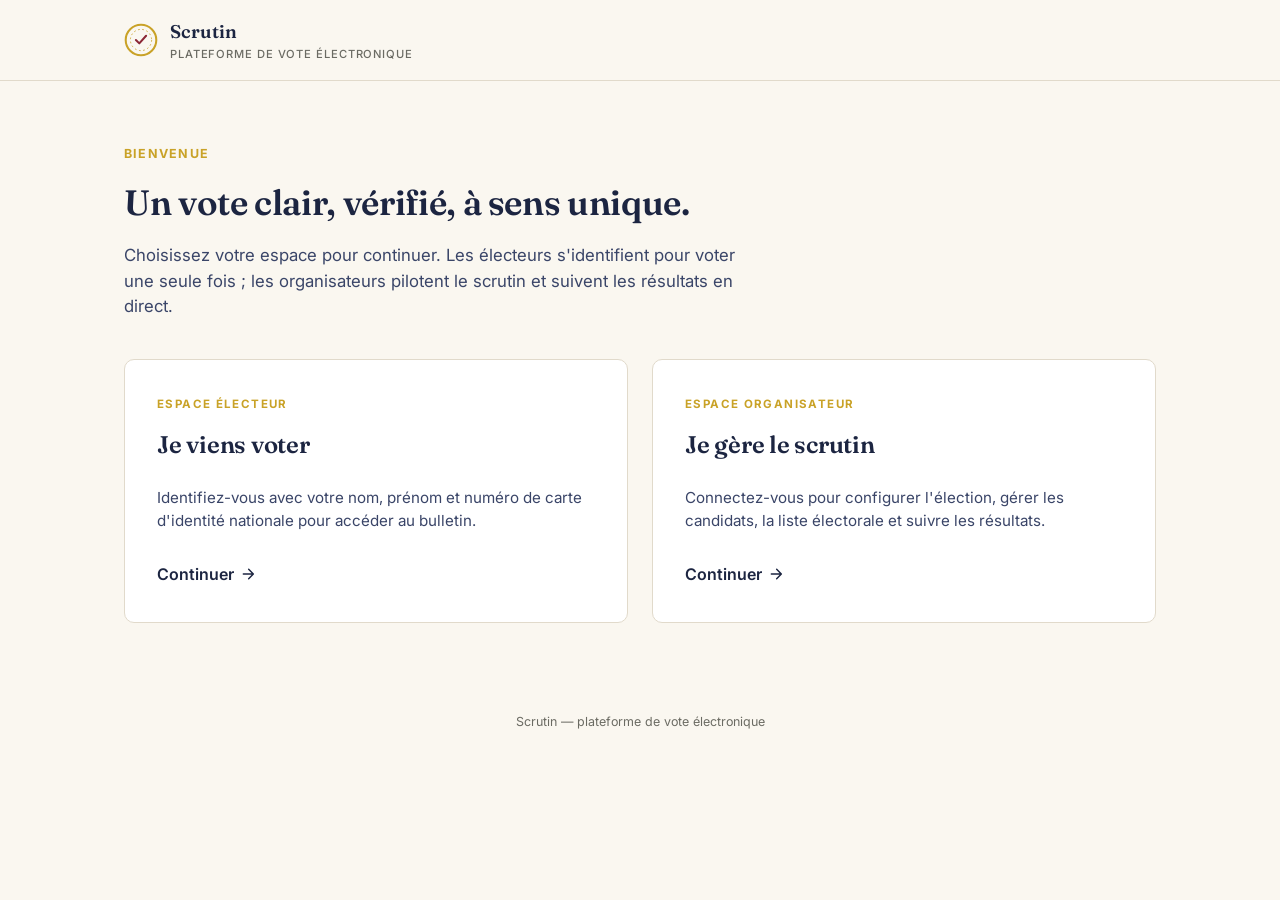
==== index.html @ 0e37144e "Add files via upload" ====
<!DOCTYPE html>
<html lang="fr">
<head>
<meta charset="UTF-8">
<meta name="viewport" content="width=device-width, initial-scale=1.0">
<title>Scrutin — Accueil</title>
<link rel="stylesheet" href="css/style.css">
</head>
<body>

<header class="topbar">
  <div class="topbar-inner">
    <div class="brand">
      <svg class="brand-seal" viewBox="0 0 40 40" fill="none">
        <circle cx="20" cy="20" r="18" stroke="#C9A227" stroke-width="2.4"/>
        <circle cx="20" cy="20" r="12.5" stroke="#C9A227" stroke-width="1" stroke-dasharray="2 3"/>
        <path d="M14 20l4 4 8-9" stroke="#8B2635" stroke-width="2.4" stroke-linecap="round" stroke-linejoin="round"/>
      </svg>
      <span class="brand-text">Scrutin<small>Plateforme de vote électronique</small></span>
    </div>
  </div>
</header>

<main class="container" style="padding-top:60px; padding-bottom:60px;">
  <div style="max-width:640px;">
    <p class="hint" style="font-weight:700; letter-spacing:.1em; text-transform:uppercase; color:var(--or);">Bienvenue</p>
    <h1 style="font-size:2.2rem;">Un vote clair, vérifié, à sens unique.</h1>
    <p style="font-size:1.05rem;">Choisissez votre espace pour continuer. Les électeurs s'identifient pour voter une seule fois ; les organisateurs pilotent le scrutin et suivent les résultats en direct.</p>
  </div>

  <nav class="gateway" aria-label="Choix de l'espace">
    <a class="gateway-card" href="electeur-login.html">
      <span class="eyebrow">Espace électeur</span>
      <h2>Je viens voter</h2>
      <p>Identifiez-vous avec votre nom, prénom et numéro de carte d'identité nationale pour accéder au bulletin.</p>
      <span class="go">Continuer</span>
    </a>
    <a class="gateway-card" href="admin-login.html">
      <span class="eyebrow">Espace organisateur</span>
      <h2>Je gère le scrutin</h2>
      <p>Connectez-vous pour configurer l'élection, gérer les candidats, la liste électorale et suivre les résultats.</p>
      <span class="go">Continuer</span>
    </a>
  </nav>
</main>

<footer class="foot">Scrutin — plateforme de vote électronique</footer>

<script>
  // Injecte la flèche SVG dans les liens (évite de dupliquer le markup)
  document.querySelectorAll(".go").forEach(el => {
    el.innerHTML = "Continuer " + `<svg viewBox="0 0 24 24" fill="none" stroke="currentColor" stroke-width="2.2" stroke-linecap="round" stroke-linejoin="round"><path d="M5 12h14M13 5l7 7-7 7"/></svg>`;
  });
</script>
</body>
</html>
---- css/style.css ----
/* =========================================================
   E-VOTE — Design tokens
   Sujet : scrutin institutionnel sénégalais.
   Signature : le "sceau" circulaire (tampon de validation)
   qui réapparaît à chaque étape clé (bouton de vote,
   confirmation, badge de statut).
   ========================================================= */

@import url('https://fonts.googleapis.com/css2?family=Fraunces:opsz,wght@9..144,400;9..144,500;9..144,600;9..144,700&family=Inter:wght@400;500;600;700&display=swap');

:root{
  /* Couleurs */
  --papier:        #FAF7F0;
  --papier-ombre:  #F1ECDF;
  --encre:         #1C2541;
  --encre-douce:   #3A4568;
  --or:            #C9A227;
  --or-clair:      #E4C766;
  --bordeaux:      #8B2635;
  --bordeaux-fonce:#6E1E2A;
  --vert:          #2F6844;
  --vert-clair:    #E7F0E9;
  --gris-texte:    #6B6B63;
  --ligne:         #E1DACB;
  --blanc:         #FFFFFF;
  --danger-fond:   #FBEAE9;
  --danger-texte:  #8B2635;

  /* Typo */
  --font-display: 'Fraunces', serif;
  --font-corps:   'Inter', sans-serif;

  /* Rayon / ombre */
  --radius: 10px;
  --radius-sm: 6px;
  --ombre: 0 4px 20px rgba(28,37,65,0.08);
  --ombre-forte: 0 12px 40px rgba(28,37,65,0.16);
}

*{ box-sizing: border-box; }
html{ scroll-behavior: smooth; }

body{
  margin:0;
  background: var(--papier);
  color: var(--encre);
  font-family: var(--font-corps);
  line-height: 1.5;
  -webkit-font-smoothing: antialiased;
}

h1,h2,h3,.display{
  font-family: var(--font-display);
  font-weight: 600;
  letter-spacing: -0.01em;
  margin: 0 0 .4em 0;
  color: var(--encre);
}

p{ margin: 0 0 1em 0; color: var(--encre-douce); }

a{ color: var(--bordeaux); }

button, input, select, textarea{ font-family: inherit; font-size: 1rem; }

/* Focus visible clavier */
a:focus-visible, button:focus-visible, input:focus-visible, select:focus-visible, textarea:focus-visible{
  outline: 3px solid var(--or);
  outline-offset: 2px;
}

@media (prefers-reduced-motion: reduce){
  *{ animation-duration: 0.001ms !important; animation-iteration-count: 1 !important; transition-duration: 0.001ms !important; }
}

/* ---------- Layout utilitaires ---------- */
.container{ max-width: 1080px; margin: 0 auto; padding: 0 24px; }
.center-screen{ min-height: 100vh; display:flex; align-items:center; justify-content:center; padding: 32px 16px; }
.stack{ display:flex; flex-direction:column; gap: 16px; }
.hidden{ display:none !important; }

/* ---------- En-tête institutionnel ---------- */
.topbar{
  border-bottom: 1px solid var(--ligne);
  background: var(--papier);
}
.topbar-inner{
  display:flex; align-items:center; justify-content:space-between;
  padding: 18px 24px; max-width: 1080px; margin: 0 auto;
}
.brand{ display:flex; align-items:center; gap:12px; text-decoration:none; }
.brand-seal{ width:34px; height:34px; flex-shrink:0; }
.brand-text{ font-family: var(--font-display); font-weight:600; font-size:1.15rem; color:var(--encre); }
.brand-text small{ display:block; font-family:var(--font-corps); font-weight:500; font-size:.7rem; letter-spacing:.08em; text-transform:uppercase; color:var(--gris-texte); }

/* ---------- Sceau (signature graphique) ---------- */
.seal{
  --seal-color: var(--or);
  width: 96px; height: 96px;
  border-radius: 50%;
  border: 3px solid var(--seal-color);
  display:flex; align-items:center; justify-content:center;
  position: relative;
  color: var(--seal-color);
  flex-shrink: 0;
}
.seal::before{
  content:'';
  position:absolute; inset: 6px;
  border-radius: 50%;
  border: 1px dashed var(--seal-color);
  opacity:.6;
}
.seal svg{ width: 42px; height:42px; }
.seal.seal-lg{ width:132px; height:132px; }
.seal.seal-lg svg{ width:56px; height:56px; }
.seal.seal-vert{ --seal-color: var(--vert); }

/* ---------- Cartes de choix (accueil) ---------- */
.gateway{ display:grid; grid-template-columns: 1fr 1fr; gap: 24px; margin-top: 40px; }
@media (max-width: 720px){ .gateway{ grid-template-columns: 1fr; } }

.gateway-card{
  background: var(--blanc);
  border: 1px solid var(--ligne);
  border-radius: var(--radius);
  padding: 36px 32px;
  text-decoration:none;
  display:flex; flex-direction:column; gap:14px;
  transition: transform .18s ease, box-shadow .18s ease, border-color .18s ease;
}
.gateway-card:hover{ transform: translateY(-3px); box-shadow: var(--ombre-forte); border-color: var(--or); }
.gateway-card .eyebrow{ font-size:.72rem; letter-spacing:.12em; text-transform:uppercase; color:var(--or); font-weight:700; }
.gateway-card h2{ font-size:1.5rem; }
.gateway-card p{ font-size: .95rem; }
.gateway-card .go{ margin-top:auto; font-weight:600; color: var(--encre); display:flex; align-items:center; gap:6px; }
.gateway-card .go svg{ width:16px; height:16px; transition: transform .18s ease; }
.gateway-card:hover .go svg{ transform: translateX(4px); }

/* ---------- Cartes / panneaux ---------- */
.panel{
  background: var(--blanc);
  border: 1px solid var(--ligne);
  border-radius: var(--radius);
  padding: 32px;
  box-shadow: var(--ombre);
}
.panel-narrow{ max-width: 460px; width:100%; }

/* ---------- Formulaires ---------- */
.field{ margin-bottom: 18px; }
.field label{ display:block; font-size:.82rem; font-weight:600; color: var(--encre-douce); margin-bottom:6px; }
.field input, .field select, .field textarea{
  width:100%;
  padding: 11px 13px;
  border: 1.5px solid var(--ligne);
  border-radius: var(--radius-sm);
  background: var(--papier);
  color: var(--encre);
  transition: border-color .15s ease, background .15s ease;
}
.field input:focus, .field select:focus, .field textarea:focus{ border-color: var(--or); background: var(--blanc); outline:none; }
.field textarea{ resize: vertical; min-height: 90px; }
.hint{ font-size:.78rem; color: var(--gris-texte); margin-top:4px; }

/* ---------- Boutons ---------- */
.btn{
  display:inline-flex; align-items:center; justify-content:center; gap:8px;
  padding: 12px 22px;
  border-radius: var(--radius-sm);
  border: none;
  font-weight:600;
  font-size:.95rem;
  cursor:pointer;
  transition: transform .12s ease, box-shadow .12s ease, background .15s ease;
  text-decoration:none;
}
.btn:active{ transform: translateY(1px); }
.btn-primary{ background: var(--bordeaux); color: var(--blanc); }
.btn-primary:hover{ background: var(--bordeaux-fonce); }
.btn-secondary{ background: var(--encre); color: var(--blanc); }
.btn-secondary:hover{ background: var(--encre-douce); }
.btn-ghost{ background: transparent; color: var(--encre); border: 1.5px solid var(--ligne); }
.btn-ghost:hover{ border-color: var(--encre); }
.btn-block{ width:100%; }
.btn:disabled{ opacity:.5; cursor:not-allowed; }
.btn-danger{ background: var(--danger-texte); color:var(--blanc); }
.btn-sm{ padding: 7px 14px; font-size:.82rem; }

/* ---------- Messages ---------- */
.alert{ padding: 12px 16px; border-radius: var(--radius-sm); font-size:.88rem; margin-bottom: 16px; }
.alert-erreur{ background: var(--danger-fond); color: var(--danger-texte); border: 1px solid #F0C9C7; }
.alert-succes{ background: var(--vert-clair); color: var(--vert); border: 1px solid #C9E3D1; }

/* ---------- Étapes (processus réel : identification -> vote -> confirmation) ---------- */
.steps{ display:flex; gap: 10px; align-items:center; margin-bottom: 32px; justify-content:center; }
.step{ display:flex; align-items:center; gap:8px; font-size:.82rem; color: var(--gris-texte); }
.step-num{ width:24px; height:24px; border-radius:50%; border:1.5px solid var(--ligne); display:flex; align-items:center; justify-content:center; font-weight:700; font-size:.75rem; }
.step.active .step-num{ border-color: var(--or); background: var(--or); color: var(--blanc); }
.step.active{ color: var(--encre); font-weight:600; }
.step.done .step-num{ border-color: var(--vert); background: var(--vert); color:var(--blanc); }
.step-sep{ width: 28px; height:1px; background: var(--ligne); }

/* ---------- Candidats (vote) ---------- */
.candidats-grid{ display:grid; grid-template-columns: repeat(auto-fill, minmax(220px,1fr)); gap: 16px; margin: 24px 0; }
.candidat-card{
  border: 2px solid var(--ligne);
  border-radius: var(--radius);
  background: var(--blanc);
  padding: 20px;
  cursor:pointer;
  text-align:center;
  transition: border-color .15s ease, transform .12s ease;
}
.candidat-card:hover{ transform: translateY(-2px); }
.candidat-card.selected{ border-color: var(--bordeaux); background: #FBF3F1; }
.candidat-photo{
  width: 76px; height: 76px; border-radius:50%;
  background: var(--papier-ombre);
  margin: 0 auto 12px auto;
  display:flex; align-items:center; justify-content:center;
  font-family: var(--font-display); font-size:1.6rem; font-weight:600; color: var(--encre-douce);
  overflow:hidden;
}
.candidat-photo img{ width:100%; height:100%; object-fit:cover; }
.candidat-nom{ font-weight:700; margin-bottom:4px; }
.candidat-desc{ font-size:.82rem; color: var(--gris-texte); }
.candidat-check{ margin-top:12px; font-size:.78rem; font-weight:700; color: var(--bordeaux); visibility:hidden; }
.candidat-card.selected .candidat-check{ visibility:visible; }

/* ---------- Admin : shell ---------- */
.admin-shell{ display:flex; min-height:100vh; }
.admin-side{
  width: 240px; flex-shrink:0;
  background: var(--encre); color: var(--blanc);
  padding: 26px 18px; display:flex; flex-direction:column; gap: 6px;
}
.admin-side .brand-text, .admin-side .brand-text small{ color: var(--blanc); }
.admin-side .brand-text small{ color: #A9B0C6; }
.admin-nav{ margin-top: 30px; display:flex; flex-direction:column; gap:4px; }
.admin-nav button{
  text-align:left; background:transparent; border:none; color:#C9CEDD;
  padding: 11px 14px; border-radius: var(--radius-sm); cursor:pointer; font-weight:600; font-size:.9rem;
  display:flex; align-items:center; gap:10px;
}
.admin-nav button:hover{ background: rgba(255,255,255,.06); color:var(--blanc); }
.admin-nav button.active{ background: var(--or); color: var(--encre); }
.admin-logout{ margin-top:auto; }
.admin-main{ flex:1; padding: 34px 40px; max-width: 1100px; }
.admin-header{ display:flex; align-items:center; justify-content:space-between; margin-bottom: 26px; flex-wrap:wrap; gap:12px; }

.badge{ display:inline-flex; align-items:center; gap:6px; padding:4px 12px; border-radius: 999px; font-size:.76rem; font-weight:700; letter-spacing:.03em; }
.badge-ouverte{ background: var(--vert-clair); color: var(--vert); }
.badge-fermee{ background: var(--danger-fond); color: var(--danger-texte); }
.badge-brouillon{ background: var(--papier-ombre); color: var(--gris-texte); }

.tab-panel{ display:none; }
.tab-panel.active{ display:block; }

/* ---------- Tableaux ---------- */
.table-wrap{ background: var(--blanc); border:1px solid var(--ligne); border-radius: var(--radius); overflow:hidden; }
table{ width:100%; border-collapse:collapse; font-size:.9rem; }
th{ text-align:left; background: var(--papier-ombre); padding: 12px 16px; font-size:.75rem; text-transform:uppercase; letter-spacing:.05em; color: var(--gris-texte); }
td{ padding: 12px 16px; border-top: 1px solid var(--ligne); }
tr:hover td{ background: var(--papier); }

.toolbar{ display:flex; gap:10px; align-items:center; margin-bottom:18px; flex-wrap:wrap; }
.toolbar input[type="text"], .toolbar input[type="search"]{
  padding:9px 12px; border:1.5px solid var(--ligne); border-radius:var(--radius-sm); background:var(--blanc); min-width:220px;
}

/* ---------- Cartes stats résultats ---------- */
.stats-row{ display:grid; grid-template-columns: repeat(auto-fit, minmax(160px,1fr)); gap:16px; margin-bottom: 26px; }
.stat-card{ background: var(--blanc); border:1px solid var(--ligne); border-radius: var(--radius); padding: 18px 20px; }
.stat-card .num{ font-family: var(--font-display); font-size: 1.9rem; font-weight:600; color:var(--encre); }
.stat-card .label{ font-size:.78rem; color: var(--gris-texte); text-transform:uppercase; letter-spacing:.04em; }

.result-row{ margin-bottom: 18px; }
.result-row-head{ display:flex; justify-content:space-between; font-size:.9rem; margin-bottom:6px; }
.result-row-head .nom{ font-weight:700; }
.result-bar-track{ height: 12px; background: var(--papier-ombre); border-radius: 999px; overflow:hidden; }
.result-bar-fill{ height:100%; background: linear-gradient(90deg, var(--or), var(--bordeaux)); border-radius:999px; transition: width .6s ease; }
.winner-tag{ font-size:.7rem; font-weight:700; color: var(--vert); text-transform:uppercase; letter-spacing:.05em; margin-left:8px; }

/* ---------- Modal ---------- */
.modal-overlay{
  position:fixed; inset:0; background: rgba(28,37,65,.55);
  display:flex; align-items:center; justify-content:center; padding:20px; z-index:50;
}
.modal{ background:var(--blanc); border-radius: var(--radius); padding: 30px; max-width: 420px; width:100%; box-shadow: var(--ombre-forte); }
.modal-actions{ display:flex; gap:10px; margin-top: 22px; }

/* ---------- Confirmation ---------- */
.confirmation{ text-align:center; max-width: 480px; }
.confirmation .seal{ margin: 0 auto 26px auto; }

/* ---------- Empty state ---------- */
.empty{ text-align:center; padding: 50px 20px; color: var(--gris-texte); }

footer.foot{ text-align:center; padding: 30px 16px; font-size:.78rem; color: var(--gris-texte); }
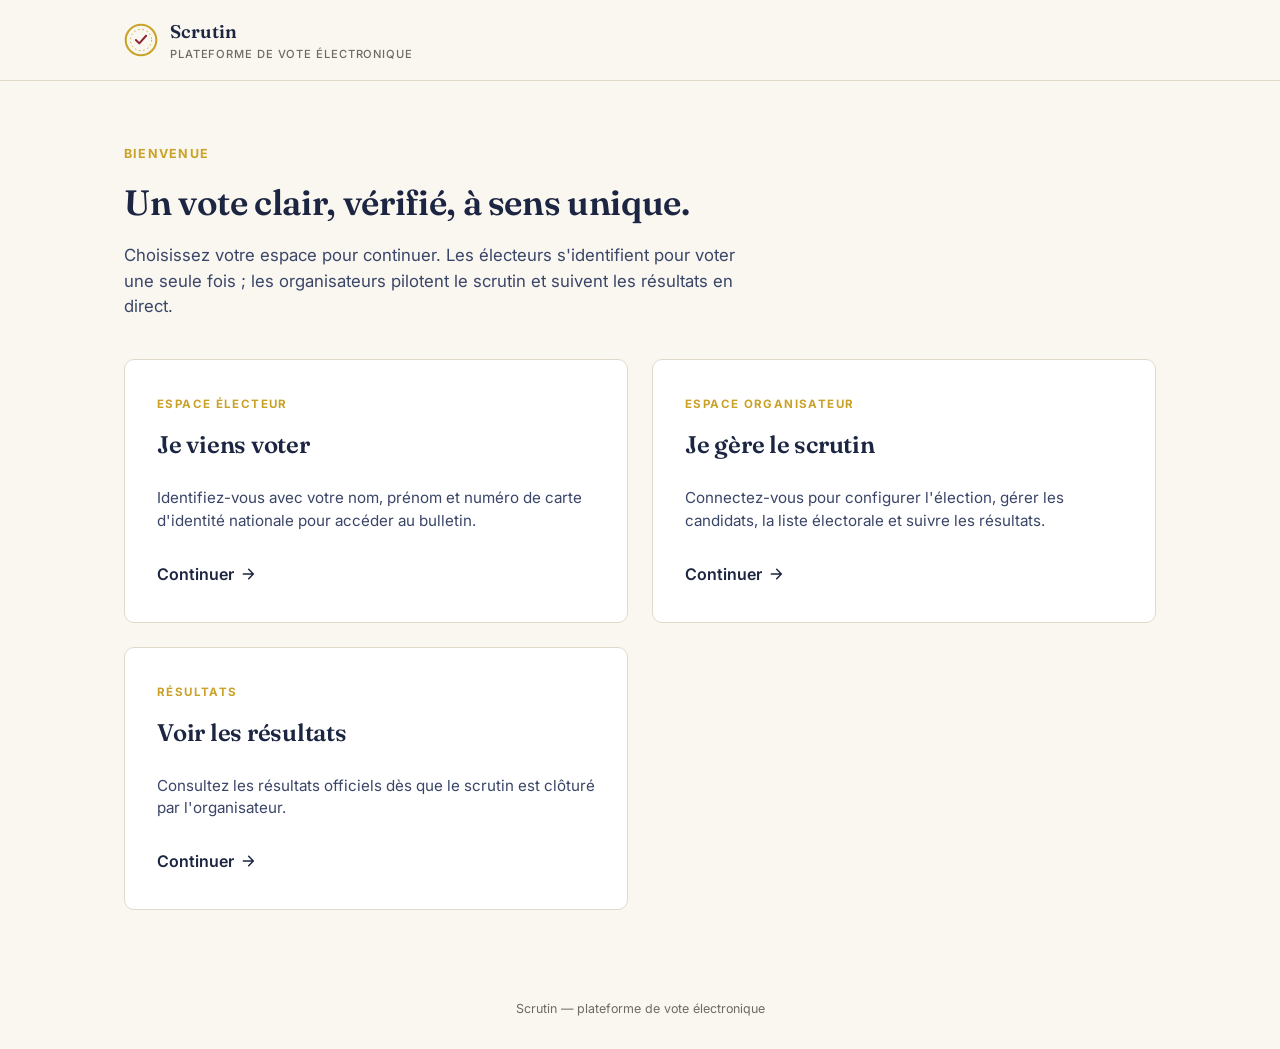
==== commit c43822a0: "Add files via upload" ====
--- a/index.html
+++ b/index.html
@@ -41,6 +41,12 @@
       <p>Connectez-vous pour configurer l'élection, gérer les candidats, la liste électorale et suivre les résultats.</p>
       <span class="go">Continuer</span>
     </a>
+    <a class="gateway-card" href="resultats.html">
+      <span class="eyebrow">Résultats</span>
+      <h2>Voir les résultats</h2>
+      <p>Consultez les résultats officiels dès que le scrutin est clôturé par l'organisateur.</p>
+      <span class="go">Continuer</span>
+    </a>
   </nav>
 </main>
 
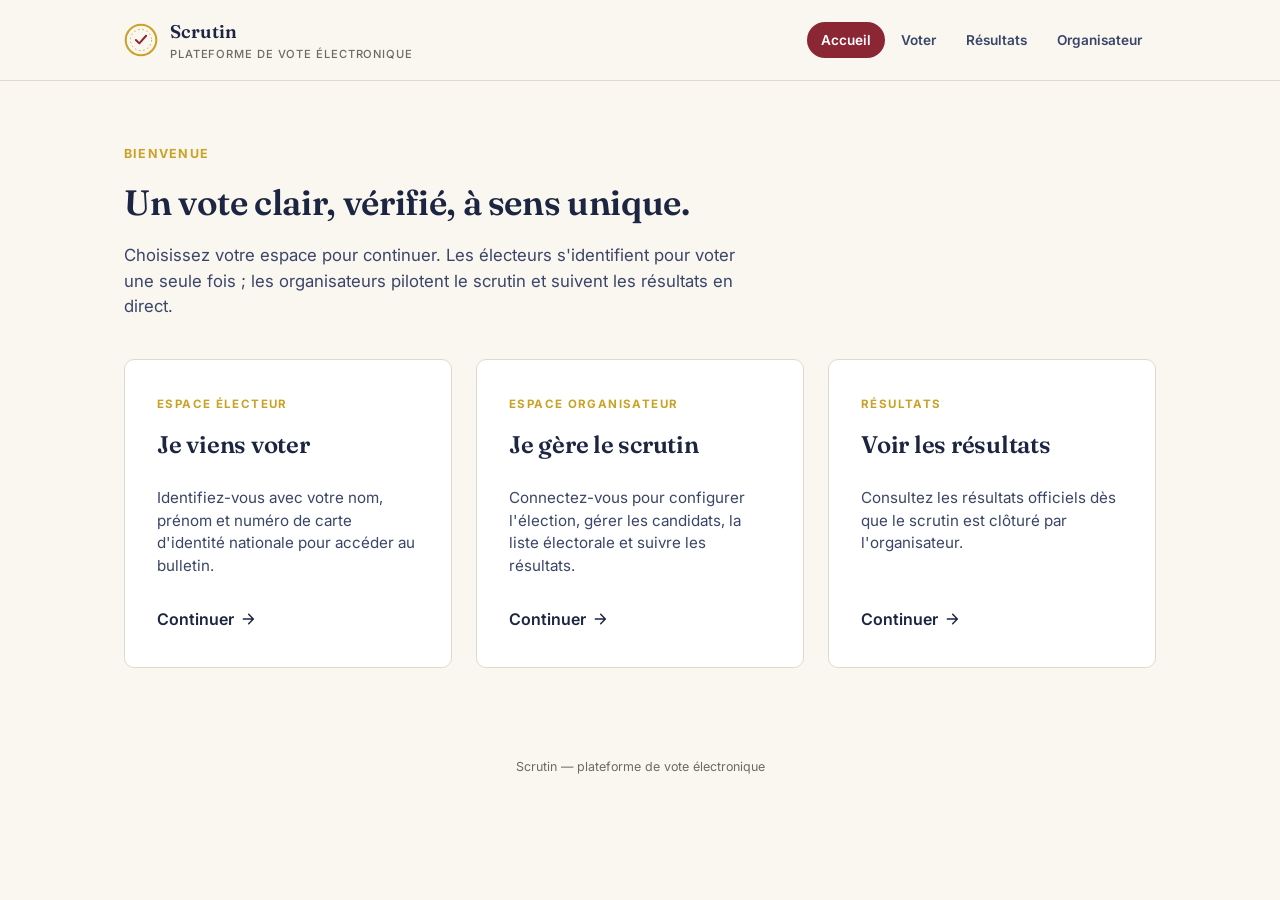
==== commit 78f96c1c: "Add files via upload" ====
--- a/index.html
+++ b/index.html
@@ -18,6 +18,12 @@
       </svg>
       <span class="brand-text">Scrutin<small>Plateforme de vote électronique</small></span>
     </div>
+    <nav class="topbar-nav">
+      <a href="index.html" class="active">Accueil</a>
+      <a href="electeur-login.html">Voter</a>
+      <a href="resultats.html">Résultats</a>
+      <a href="admin-login.html">Organisateur</a>
+    </nav>
   </div>
 </header>
 
--- a/css/style.css
+++ b/css/style.css
@@ -93,6 +93,20 @@
 .brand-text{ font-family: var(--font-display); font-weight:600; font-size:1.15rem; color:var(--encre); }
 .brand-text small{ display:block; font-family:var(--font-corps); font-weight:500; font-size:.7rem; letter-spacing:.08em; text-transform:uppercase; color:var(--gris-texte); }
 
+/* ---------- Navigation du topbar ---------- */
+.topbar-nav{ display:flex; align-items:center; gap:2px; flex-wrap:wrap; }
+.topbar-nav a{
+  padding:8px 14px; border-radius:999px; font-size:.85rem; font-weight:600;
+  color:var(--encre-douce); text-decoration:none; white-space:nowrap;
+  transition: background .15s ease, color .15s ease;
+}
+.topbar-nav a:hover{ background:var(--papier-ombre); color:var(--encre); }
+.topbar-nav a.active{ background:var(--bordeaux); color:var(--blanc); }
+@media (max-width: 720px){
+  .topbar-inner{ flex-wrap:wrap; row-gap:10px; }
+  .topbar-nav{ width:100%; justify-content:center; }
+}
+
 /* ---------- Sceau (signature graphique) ---------- */
 .seal{
   --seal-color: var(--or);
@@ -117,8 +131,7 @@
 .seal.seal-vert{ --seal-color: var(--vert); }
 
 /* ---------- Cartes de choix (accueil) ---------- */
-.gateway{ display:grid; grid-template-columns: 1fr 1fr; gap: 24px; margin-top: 40px; }
-@media (max-width: 720px){ .gateway{ grid-template-columns: 1fr; } }
+.gateway{ display:grid; grid-template-columns: repeat(auto-fit, minmax(240px, 1fr)); gap: 24px; margin-top: 40px; }
 
 .gateway-card{
   background: var(--blanc);
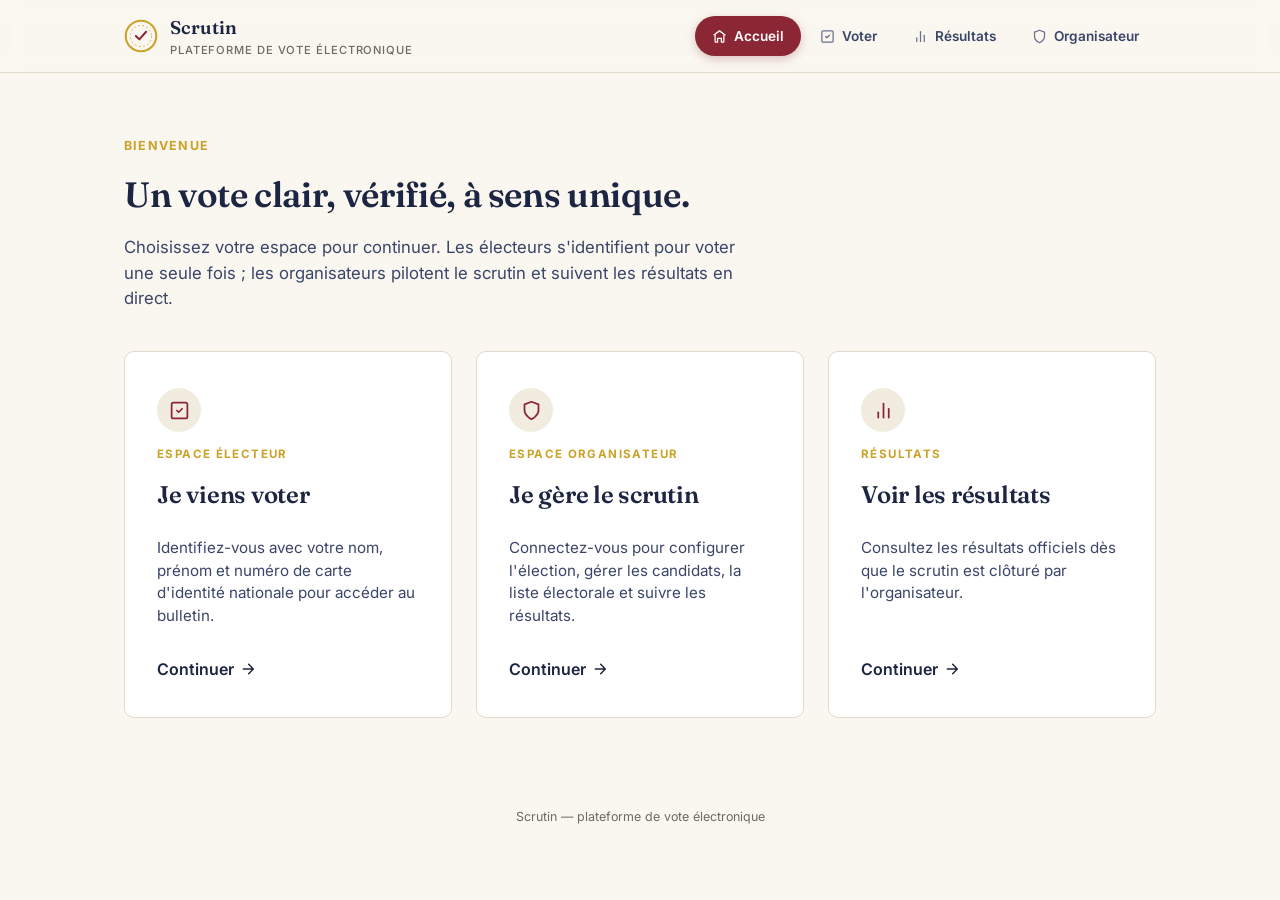
==== commit e4f621df: "Add files via upload" ====
--- a/index.html
+++ b/index.html
@@ -19,10 +19,10 @@
       <span class="brand-text">Scrutin<small>Plateforme de vote électronique</small></span>
     </div>
     <nav class="topbar-nav">
-      <a href="index.html" class="active">Accueil</a>
-      <a href="electeur-login.html">Voter</a>
-      <a href="resultats.html">Résultats</a>
-      <a href="admin-login.html">Organisateur</a>
+      <a href="index.html" class="active"><svg class="nav-icon" viewBox="0 0 24 24" fill="none" stroke="currentColor" stroke-width="2" stroke-linecap="round" stroke-linejoin="round"><path d="M3 9.5 12 3l9 6.5"/><path d="M5 9.5V20a1 1 0 0 0 1 1h3v-6h6v6h3a1 1 0 0 0 1-1V9.5"/></svg>Accueil</a>
+      <a href="electeur-login.html"><svg class="nav-icon" viewBox="0 0 24 24" fill="none" stroke="currentColor" stroke-width="2" stroke-linecap="round" stroke-linejoin="round"><rect x="3" y="3" width="18" height="18" rx="2"/><path d="M9 12l2 2 4-4"/></svg>Voter</a>
+      <a href="resultats.html"><svg class="nav-icon" viewBox="0 0 24 24" fill="none" stroke="currentColor" stroke-width="2" stroke-linecap="round" stroke-linejoin="round"><path d="M18 20V10"/><path d="M12 20V4"/><path d="M6 20v-6"/></svg>Résultats</a>
+      <a href="admin-login.html"><svg class="nav-icon" viewBox="0 0 24 24" fill="none" stroke="currentColor" stroke-width="2" stroke-linecap="round" stroke-linejoin="round"><path d="M12 22s8-4 8-10V5l-8-3-8 3v7c0 6 8 10 8 10z"/></svg>Organisateur</a>
     </nav>
   </div>
 </header>
@@ -36,18 +36,21 @@
 
   <nav class="gateway" aria-label="Choix de l'espace">
     <a class="gateway-card" href="electeur-login.html">
+      <span class="icon"><svg viewBox="0 0 24 24" fill="none" stroke="currentColor" stroke-width="2" stroke-linecap="round" stroke-linejoin="round"><rect x="3" y="3" width="18" height="18" rx="2"/><path d="M9 12l2 2 4-4"/></svg></span>
       <span class="eyebrow">Espace électeur</span>
       <h2>Je viens voter</h2>
       <p>Identifiez-vous avec votre nom, prénom et numéro de carte d'identité nationale pour accéder au bulletin.</p>
       <span class="go">Continuer</span>
     </a>
     <a class="gateway-card" href="admin-login.html">
+      <span class="icon"><svg viewBox="0 0 24 24" fill="none" stroke="currentColor" stroke-width="2" stroke-linecap="round" stroke-linejoin="round"><path d="M12 22s8-4 8-10V5l-8-3-8 3v7c0 6 8 10 8 10z"/></svg></span>
       <span class="eyebrow">Espace organisateur</span>
       <h2>Je gère le scrutin</h2>
       <p>Connectez-vous pour configurer l'élection, gérer les candidats, la liste électorale et suivre les résultats.</p>
       <span class="go">Continuer</span>
     </a>
     <a class="gateway-card" href="resultats.html">
+      <span class="icon"><svg viewBox="0 0 24 24" fill="none" stroke="currentColor" stroke-width="2" stroke-linecap="round" stroke-linejoin="round"><path d="M18 20V10"/><path d="M12 20V4"/><path d="M6 20v-6"/></svg></span>
       <span class="eyebrow">Résultats</span>
       <h2>Voir les résultats</h2>
       <p>Consultez les résultats officiels dès que le scrutin est clôturé par l'organisateur.</p>
--- a/css/style.css
+++ b/css/style.css
@@ -81,12 +81,15 @@
 
 /* ---------- En-tête institutionnel ---------- */
 .topbar{
+  position: sticky; top: 0; z-index: 40;
   border-bottom: 1px solid var(--ligne);
-  background: var(--papier);
+  background: rgba(250,247,240,0.88);
+  backdrop-filter: blur(10px);
+  -webkit-backdrop-filter: blur(10px);
 }
 .topbar-inner{
-  display:flex; align-items:center; justify-content:space-between;
-  padding: 18px 24px; max-width: 1080px; margin: 0 auto;
+  display:flex; align-items:center; justify-content:space-between; gap:20px;
+  padding: 14px 24px; max-width: 1080px; margin: 0 auto;
 }
 .brand{ display:flex; align-items:center; gap:12px; text-decoration:none; }
 .brand-seal{ width:34px; height:34px; flex-shrink:0; }
@@ -96,15 +99,21 @@
 /* ---------- Navigation du topbar ---------- */
 .topbar-nav{ display:flex; align-items:center; gap:2px; flex-wrap:wrap; }
 .topbar-nav a{
-  padding:8px 14px; border-radius:999px; font-size:.85rem; font-weight:600;
+  display:flex; align-items:center; gap:7px;
+  padding:9px 16px; border-radius:999px; font-size:.85rem; font-weight:600;
   color:var(--encre-douce); text-decoration:none; white-space:nowrap;
-  transition: background .15s ease, color .15s ease;
-}
-.topbar-nav a:hover{ background:var(--papier-ombre); color:var(--encre); }
-.topbar-nav a.active{ background:var(--bordeaux); color:var(--blanc); }
-@media (max-width: 720px){
-  .topbar-inner{ flex-wrap:wrap; row-gap:10px; }
-  .topbar-nav{ width:100%; justify-content:center; }
+  border: 1px solid transparent;
+  transition: background .15s ease, color .15s ease, border-color .15s ease;
+}
+.topbar-nav a .nav-icon{ width:15px; height:15px; flex-shrink:0; opacity:.75; }
+.topbar-nav a:hover{ background:var(--papier-ombre); color:var(--encre); border-color: var(--ligne); }
+.topbar-nav a:hover .nav-icon{ opacity:1; }
+.topbar-nav a.active{ background: var(--bordeaux); color:var(--blanc); box-shadow: 0 3px 10px rgba(139,38,53,.28); }
+.topbar-nav a.active .nav-icon{ opacity:1; }
+@media (max-width: 780px){
+  .topbar-inner{ flex-wrap:wrap; row-gap:10px; padding: 14px 18px; }
+  .topbar-nav{ width:100%; justify-content:center; gap:6px; }
+  .topbar-nav a{ padding:8px 12px; font-size:.8rem; }
 }
 
 /* ---------- Sceau (signature graphique) ---------- */
@@ -143,6 +152,12 @@
   transition: transform .18s ease, box-shadow .18s ease, border-color .18s ease;
 }
 .gateway-card:hover{ transform: translateY(-3px); box-shadow: var(--ombre-forte); border-color: var(--or); }
+.gateway-card .icon{
+  width:44px; height:44px; border-radius:50%; flex-shrink:0;
+  display:flex; align-items:center; justify-content:center;
+  background: var(--papier-ombre); color: var(--bordeaux);
+}
+.gateway-card .icon svg{ width:21px; height:21px; }
 .gateway-card .eyebrow{ font-size:.72rem; letter-spacing:.12em; text-transform:uppercase; color:var(--or); font-weight:700; }
 .gateway-card h2{ font-size:1.5rem; }
 .gateway-card p{ font-size: .95rem; }
@@ -258,6 +273,19 @@
 }
 .admin-nav button:hover{ background: rgba(255,255,255,.06); color:var(--blanc); }
 .admin-nav button.active{ background: var(--or); color: var(--encre); }
+
+.admin-public-nav{ margin-top: 22px; padding-top: 18px; border-top: 1px solid rgba(255,255,255,.1); display:flex; flex-direction:column; gap:2px; }
+.admin-public-nav .label{ font-size:.68rem; font-weight:700; letter-spacing:.1em; text-transform:uppercase; color:#7B84A0; padding: 0 14px 8px 14px; }
+.admin-public-nav a{
+  text-decoration:none; color:#C9CEDD;
+  padding: 9px 14px; border-radius: var(--radius-sm); font-weight:600; font-size:.85rem;
+  display:flex; align-items:center; gap:10px;
+  transition: background .15s ease, color .15s ease;
+}
+.admin-public-nav a .nav-icon{ width:15px; height:15px; flex-shrink:0; opacity:.7; }
+.admin-public-nav a:hover{ background: rgba(255,255,255,.06); color:var(--blanc); }
+.admin-public-nav a:hover .nav-icon{ opacity:1; }
+
 .admin-logout{ margin-top:auto; }
 .admin-main{ flex:1; padding: 34px 40px; max-width: 1100px; }
 .admin-header{ display:flex; align-items:center; justify-content:space-between; margin-bottom: 26px; flex-wrap:wrap; gap:12px; }
